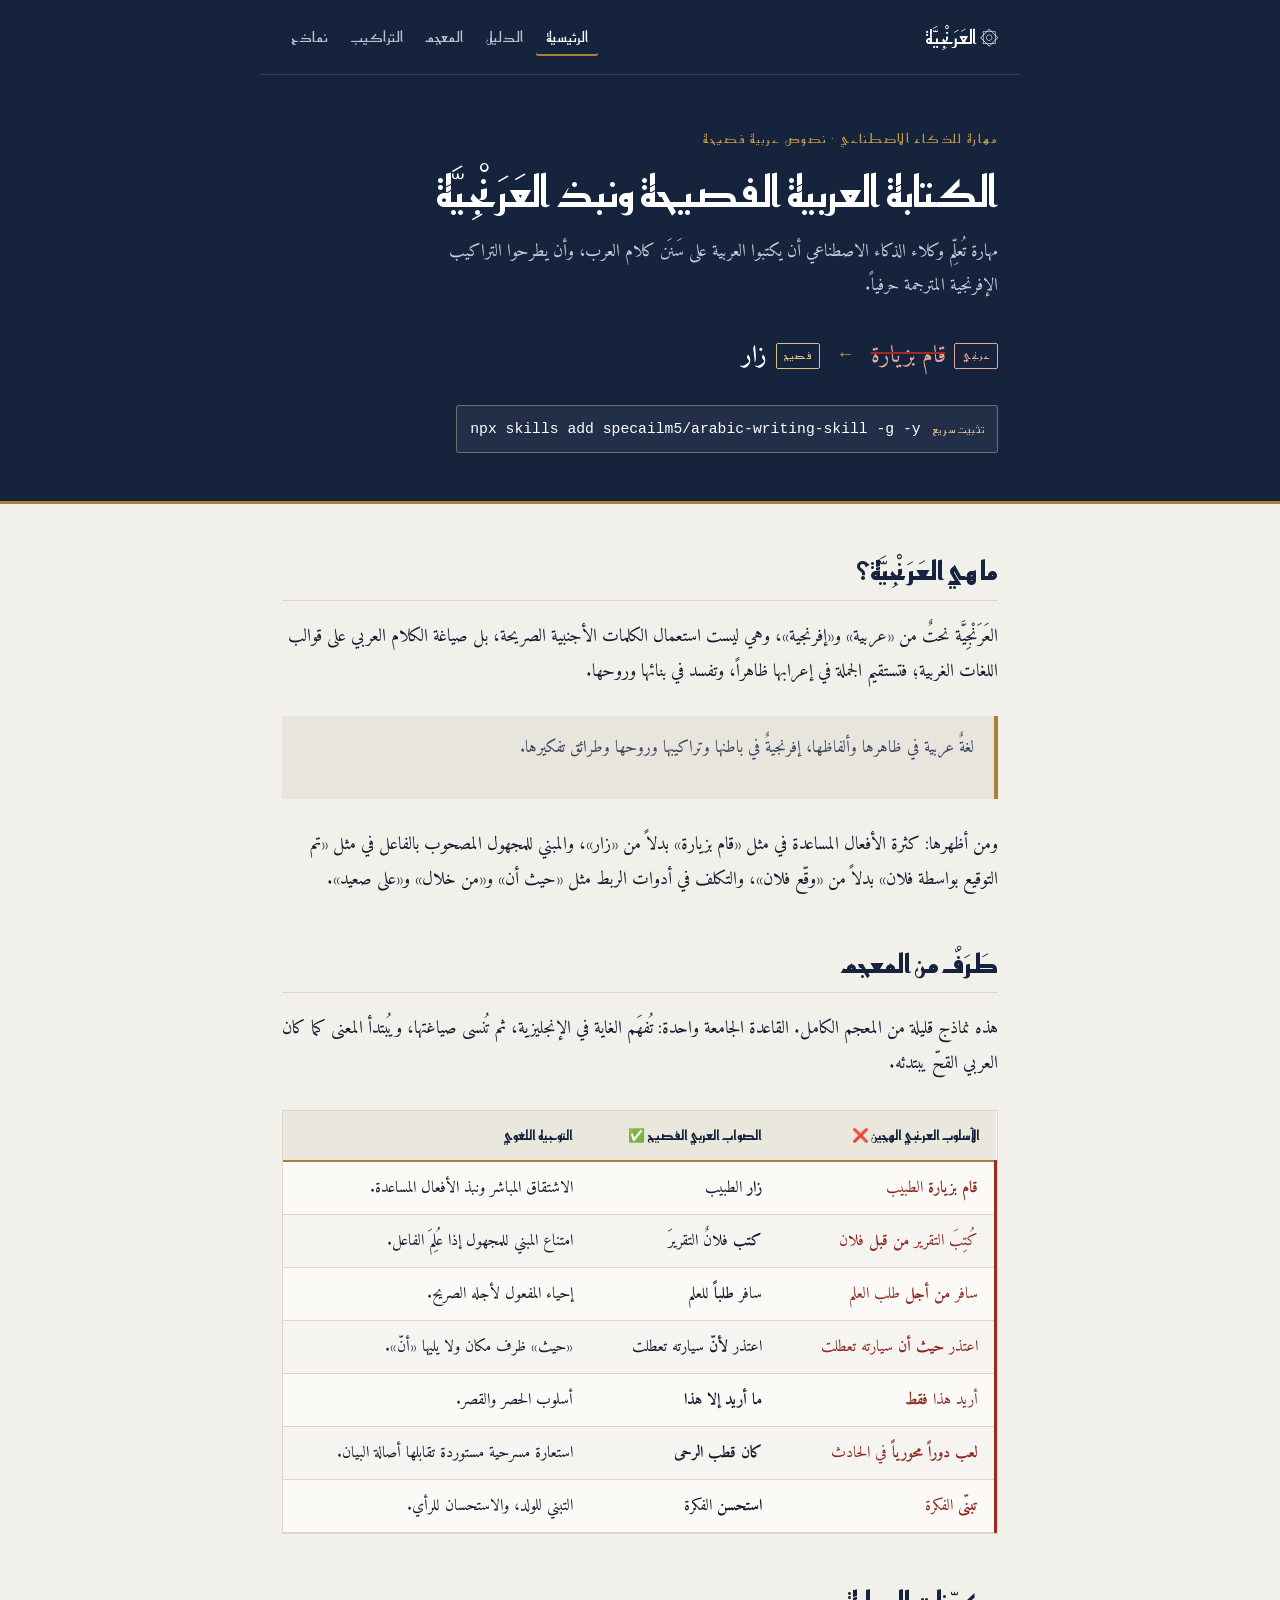
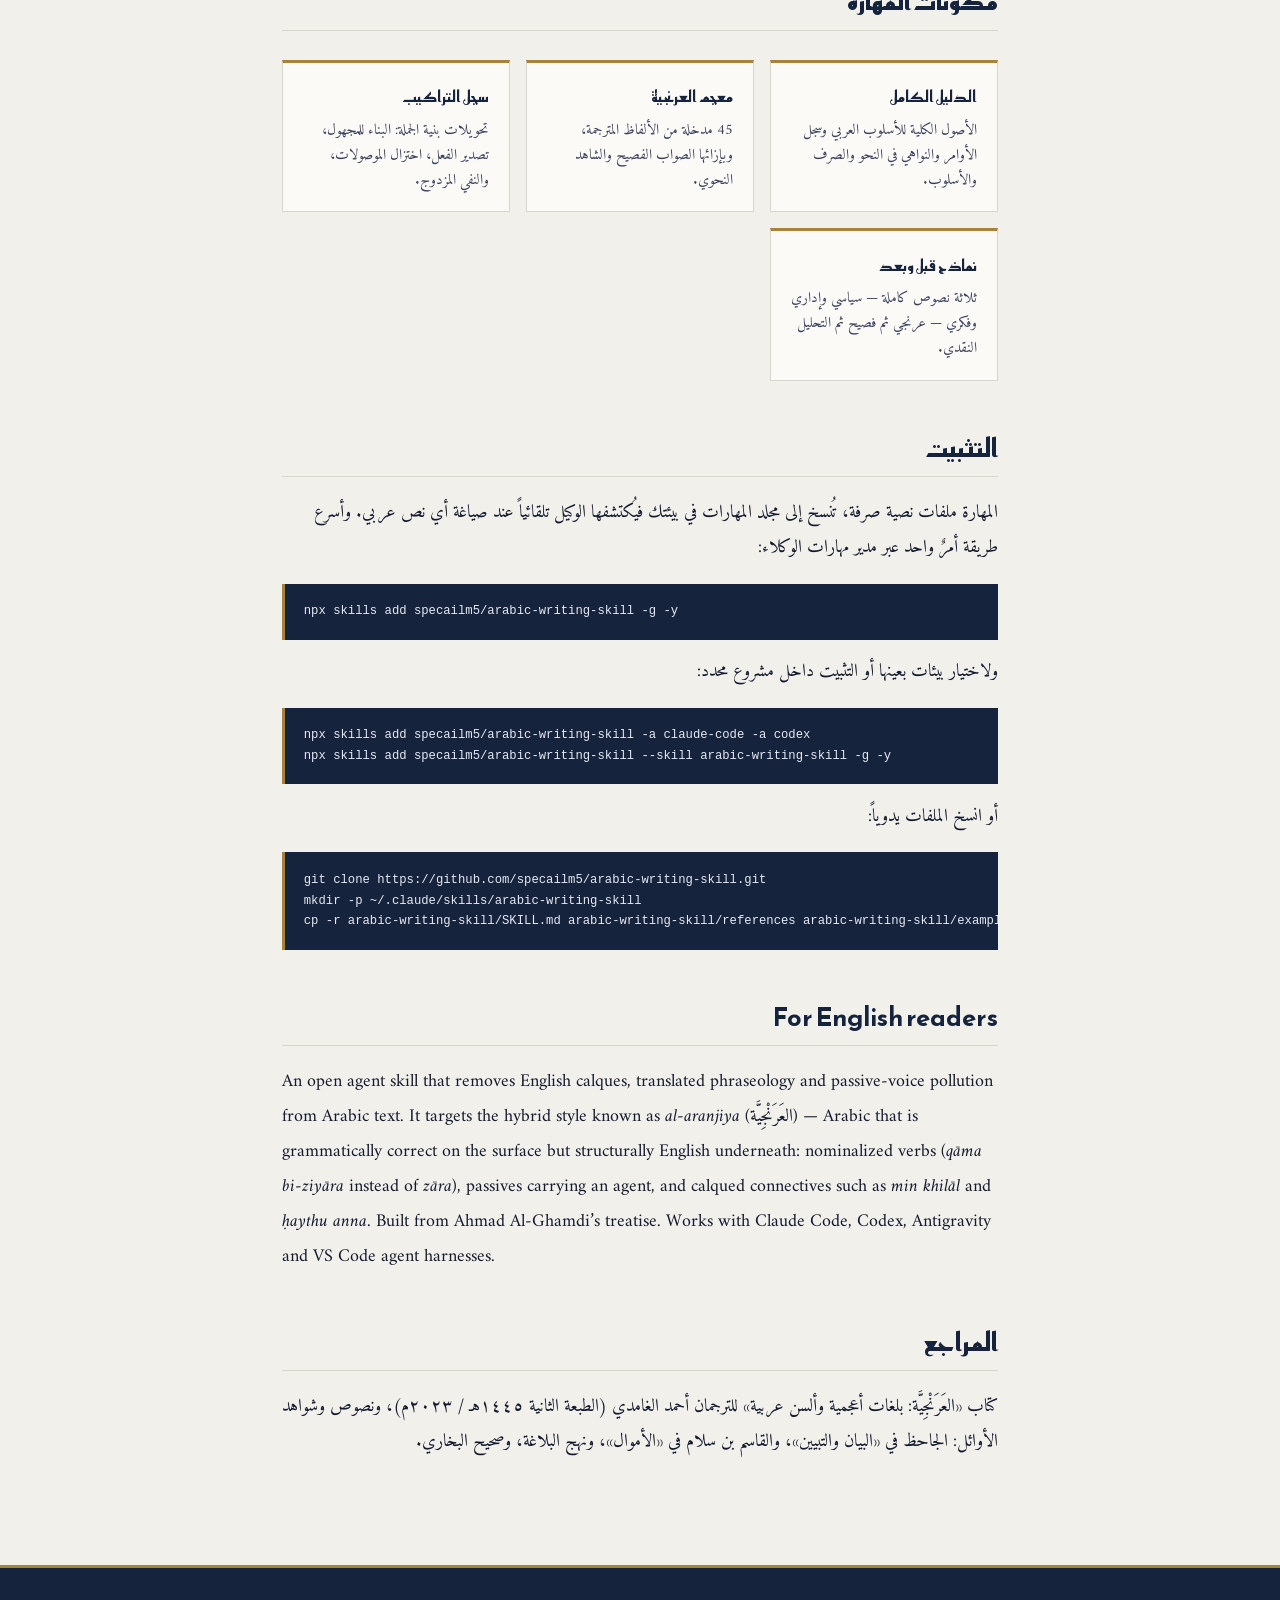
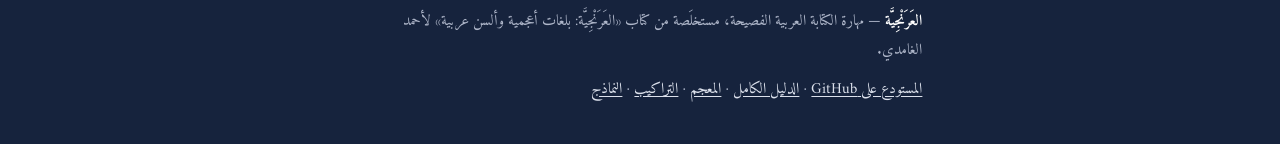
==== docs/index.html @ dd3da2fd "feat: add npx skills install command and fix reference links Add the one-line px skills add install " ====
<!DOCTYPE html>
<html lang="ar" dir="rtl">
<head>
<meta charset="utf-8">
<meta name="viewport" content="width=device-width, initial-scale=1">
<title>العرنجية: مهارة الكتابة العربية الفصيحة | Arabic Writing Skill</title>
<meta name="description" content="مهارة ذكاء اصطناعي تنقّي العربية من العرنجية: «قام بزيارة» ← «زار»، و«تم التوقيع بواسطة» ← «وقّع». Arabic writing skill that removes English calques from Arabic text.">
<link rel="canonical" href="https://specailm5.github.io/arabic-writing-skill/">
<meta name="robots" content="index,follow,max-snippet:-1,max-image-preview:large">
<meta name="author" content="Saif hassan">
<meta property="og:type" content="article">
<meta property="og:site_name" content="العَرَنْجِيَّة — مهارة الكتابة العربية الفصيحة">
<meta property="og:locale" content="ar_AR">
<meta property="og:title" content="العرنجية: مهارة الكتابة العربية الفصيحة | Arabic Writing Skill">
<meta property="og:description" content="مهارة ذكاء اصطناعي تنقّي العربية من العرنجية: «قام بزيارة» ← «زار»، و«تم التوقيع بواسطة» ← «وقّع». Arabic writing skill that removes English calques from Arabic text.">
<meta property="og:url" content="https://specailm5.github.io/arabic-writing-skill/">
<meta name="twitter:card" content="summary">
<meta name="twitter:title" content="العرنجية: مهارة الكتابة العربية الفصيحة | Arabic Writing Skill">
<meta name="twitter:description" content="مهارة ذكاء اصطناعي تنقّي العربية من العرنجية: «قام بزيارة» ← «زار»، و«تم التوقيع بواسطة» ← «وقّع». Arabic writing skill that removes English calques from Arabic text.">
<link rel="icon" href="favicon.svg" type="image/svg+xml">
<link rel="preconnect" href="https://fonts.googleapis.com">
<link rel="preconnect" href="https://fonts.gstatic.com" crossorigin>
<link rel="stylesheet" href="https://fonts.googleapis.com/css2?family=Amiri:ital,wght@0,400;0,700;1,400&amp;family=Reem+Kufi:wght@400;600&amp;display=swap">
<link rel="stylesheet" href="style.css">
<script type="application/ld+json">{"@context":"https://schema.org","@graph":[{"@type":"WebSite","@id":"https://specailm5.github.io/arabic-writing-skill/#site","url":"https://specailm5.github.io/arabic-writing-skill/","name":"العَرَنْجِيَّة — مهارة الكتابة العربية الفصيحة","inLanguage":"ar","description":"مهارة للذكاء الاصطناعي تنقّي النص العربي من التراكيب الإفرنجية المترجمة (العرنجية)."},{"@type":"SoftwareApplication","@id":"https://specailm5.github.io/arabic-writing-skill/#app","name":"arabic-writing-skill","applicationCategory":"DeveloperApplication","operatingSystem":"Windows, macOS, Linux","url":"https://github.com/specailm5/arabic-writing-skill","codeRepository":"https://github.com/specailm5/arabic-writing-skill","inLanguage":["ar","en"],"description":"Agent skill for authentic Arabic writing: removes English calques, translated phraseology and passive-voice pollution from Arabic text.","offers":{"@type":"Offer","price":"0","priceCurrency":"USD"},"keywords":"العربية الفصيحة, العرنجية, Arabic writing, calque, translation, Claude skill, Codex, Antigravity"}]}</script>
</head>
<body>
<a class="skip" href="#main">تخطَّ إلى المتن</a>
<header class="top">
<div class="wrap bar">
<a class="brand" href="index.html">۞ العَرَنْجِيَّة</a>
<nav>
<a href="index.html" aria-current="page">الرئيسية</a>
<a href="guide.html">الدليل</a>
<a href="vocabulary.html">المعجم</a>
<a href="stylistic-patterns.html">التراكيب</a>
<a href="before-after.html">نماذج</a>
</nav>
</div>
<div class="wrap hero">
<p class="eyebrow">مهارة للذكاء الاصطناعي · نصوص عربية فصيحة</p>
<h1>الكتابة العربية الفصيحة ونبذ العَرَنْجِيَّة</h1>
<p class="lede">مهارة تُعلِّم وكلاء الذكاء الاصطناعي أن يكتبوا العربية على سَنَن كلام العرب، وأن يطرحوا التراكيب الإفرنجية المترجمة حرفياً.</p>
<div class="pair"><span class="side"><span class="tag tag-bad">عرنجي</span><del>قام بزيارة</del></span><span class="arrow" aria-hidden="true">←</span><span class="side"><span class="tag tag-good">فصيح</span><ins>زار</ins></span></div>
<div class="install"><span class="install-tag">تثبيت سريع</span><code class="cmd">npx skills add specailm5/arabic-writing-skill -g -y</code></div>
</div>
</header>
<main id="main">
<div class="wrap">
<div class="prose">
<h2>ما هي العَرَنْجِيَّة؟</h2>
<p>العَرَنْجِيَّة نحتٌ من «عربية» و«إفرنجية»، وهي ليست استعمال الكلمات الأجنبية الصريحة، بل صياغة الكلام العربي على قوالب اللغات الغربية؛ فتستقيم الجملة في إعرابها ظاهراً، وتفسد في بنائها وروحها.</p>
<blockquote><p>لغةٌ عربية في ظاهرها وألفاظها، إفرنجيةٌ في باطنها وتراكيبها وروحها وطرائق تفكيرها.</p></blockquote>
<p>ومن أظهرها: كثرة الأفعال المساعدة في مثل «قام بزيارة» بدلاً من «زار»، والمبني للمجهول المصحوب بالفاعل في مثل «تم التوقيع بواسطة فلان» بدلاً من «وقّع فلان»، والتكلف في أدوات الربط مثل «حيث أن» و«من خلال» و«على صعيد».</p>
<h2>طَرَفٌ من المعجم</h2>
<p>هذه نماذج قليلة من المعجم الكامل. القاعدة الجامعة واحدة: تُفهَم الغاية في الإنجليزية، ثم تُنسى صياغتها، ويُبتدأ المعنى كما كان العربي القحّ يبتدئه.</p>
<div class="tw t-wrong"><table><thead><tr><th>الأسلوب العرنجي الهجين ❌</th><th>الصواب العربي الفصيح ✅</th><th>التوجيه اللغوي</th></tr></thead><tbody><tr><td><strong>قام بزيارة</strong> الطبيب</td><td><strong>زار</strong> الطبيب</td><td>الاشتقاق المباشر ونبذ الأفعال المساعدة.</td></tr><tr><td>كُتِبَ التقرير <strong>من قبل</strong> فلان</td><td><strong>كتب</strong> فلانٌ التقريرَ</td><td>امتناع المبني للمجهول إذا عُلِمَ الفاعل.</td></tr><tr><td>سافر <strong>من أجل</strong> طلب العلم</td><td>سافر <strong>طلباً</strong> للعلم</td><td>إحياء المفعول لأجله الصريح.</td></tr><tr><td>اعتذر <strong>حيث أن</strong> سيارته تعطلت</td><td>اعتذر <strong>لأنّ</strong> سيارته تعطلت</td><td>«حيث» ظرف مكان ولا يليها «أنّ».</td></tr><tr><td>أريد هذا <strong>فقط</strong></td><td><strong>ما أريد إلا هذا</strong></td><td>أسلوب الحصر والقصر.</td></tr><tr><td><strong>لعب دوراً محورياً</strong> في الحادث</td><td><strong>كان قطب الرحى</strong></td><td>استعارة مسرحية مستوردة تقابلها أصالة البيان.</td></tr><tr><td><strong>تبنّى</strong> الفكرة</td><td><strong>استحسن</strong> الفكرة</td><td>التبني للولد، والاستحسان للرأي.</td></tr></tbody></table></div>
<h2>مكوّنات المهارة</h2>
<div class="cards">
<a class="card" href="guide.html"><h3>الدليل الكامل</h3><p>الأصول الكلية للأسلوب العربي وسجل الأوامر والنواهي في النحو والصرف والأسلوب.</p></a>
<a class="card" href="vocabulary.html"><h3>معجم العرنجية</h3><p>45 مدخلة من الألفاظ المترجمة، وبإزائها الصواب الفصيح والشاهد النحوي.</p></a>
<a class="card" href="stylistic-patterns.html"><h3>سجل التراكيب</h3><p>تحويلات بنية الجملة: البناء للمجهول، تصدير الفعل، اختزال الموصولات، والنفي المزدوج.</p></a>
<a class="card" href="before-after.html"><h3>نماذج قبل وبعد</h3><p>ثلاثة نصوص كاملة — سياسي وإداري وفكري — عرنجي ثم فصيح ثم التحليل النقدي.</p></a>
</div>
<h2>التثبيت</h2>
<p>المهارة ملفات نصية صرفة، تُنسخ إلى مجلد المهارات في بيئتك فيُكتشفها الوكيل تلقائياً عند صياغة أي نص عربي. وأسرع طريقة أمرٌ واحد عبر مدير مهارات الوكلاء:</p>
<pre><code>npx skills add specailm5/arabic-writing-skill -g -y</code></pre>
<p>ولاختيار بيئات بعينها أو التثبيت داخل مشروع محدد:</p>
<pre><code>npx skills add specailm5/arabic-writing-skill -a claude-code -a codex
npx skills add specailm5/arabic-writing-skill --skill arabic-writing-skill -g -y</code></pre>
<p>أو انسخ الملفات يدوياً:</p>
<pre><code>git clone https://github.com/specailm5/arabic-writing-skill.git
mkdir -p ~/.claude/skills/arabic-writing-skill
cp -r arabic-writing-skill/SKILL.md arabic-writing-skill/references arabic-writing-skill/examples ~/.claude/skills/arabic-writing-skill/</code></pre>
<h2>For English readers</h2>
<p class="en">An open agent skill that removes English calques, translated phraseology and passive-voice pollution from Arabic text. It targets the hybrid style known as <em>al-aranjiya</em> (العَرَنْجِيَّة) — Arabic that is grammatically correct on the surface but structurally English underneath: nominalized verbs (<em>qāma bi-ziyāra</em> instead of <em>zāra</em>), passives carrying an agent, and calqued connectives such as <em>min khilāl</em> and <em>ḥaythu anna</em>. Built from Ahmad Al-Ghamdi’s treatise. Works with Claude Code, Codex, Antigravity and VS Code agent harnesses.</p>
<h2>المراجع</h2>
<p>كتاب «العَرَنْجِيَّة: بلغات أعجمية وألسن عربية» للترجمان أحمد الغامدي (الطبعة الثانية ١٤٤٥هـ / ٢٠٢٣م)، ونصوص وشواهد الأوائل: الجاحظ في «البيان والتبيين»، والقاسم بن سلام في «الأموال»، ونهج البلاغة، وصحيح البخاري.</p>
</div>
</div>
</main>
<footer>
<div class="wrap foot">
<p><strong>العَرَنْجِيَّة</strong> — مهارة الكتابة العربية الفصيحة، مستخلَصة من كتاب «العَرَنْجِيَّة: بلغات أعجمية وألسن عربية» لأحمد الغامدي.</p>
<p><a href="https://github.com/specailm5/arabic-writing-skill">المستودع على GitHub</a> · <a href="guide.html">الدليل الكامل</a> · <a href="vocabulary.html">المعجم</a> · <a href="stylistic-patterns.html">التراكيب</a> · <a href="before-after.html">النماذج</a></p>
</div>
</footer>
</body>
</html>
---- docs/style.css ----
:root{--ink:#141B2E;--ink2:#39415C;--paper:#F1F0EB;--card:#FBFAF6;--lapis:#16233D;--rubric:#9B2C22;--gold:#A8823C;--gold-ink:#C09A45;--rule:#D9D6CB}
*,*::before,*::after{box-sizing:border-box}
html{-webkit-text-size-adjust:100%;scroll-behavior:smooth}
body{margin:0;background:var(--paper);color:var(--ink);font-family:'Amiri','Noto Naskh Arabic','Traditional Arabic',Georgia,serif;font-size:1.125rem;line-height:1.95}
.wrap{max-width:76ch;margin:0 auto;padding:0 1.35rem}
.top{background:var(--lapis);color:#E9ECF3;border-bottom:3px solid var(--gold)}
.bar{display:flex;align-items:center;justify-content:space-between;gap:1rem;flex-wrap:wrap;padding-top:1.15rem;padding-bottom:1.15rem;border-bottom:1px solid rgba(233,236,243,.14)}
.brand{font-family:'Reem Kufi',system-ui,sans-serif;font-size:1.2rem;color:#fff;text-decoration:none}
.bar nav{display:flex;gap:.15rem;flex-wrap:wrap}
.bar nav a{font-family:'Reem Kufi',system-ui,sans-serif;font-size:.9rem;color:#B9C1D4;text-decoration:none;padding:.3rem .6rem;border-radius:2px}
.bar nav a:hover{color:#fff;background:rgba(255,255,255,.09)}
.bar nav a[aria-current=page]{color:#fff;box-shadow:inset 0 -2px 0 var(--gold)}
.hero{padding:3.2rem 1.35rem 3rem}
.eyebrow{font-family:'Reem Kufi',system-ui,sans-serif;font-size:.78rem;letter-spacing:.14em;color:var(--gold-ink);margin:0 0 .7rem;text-transform:uppercase}
.hero h1{font-family:'Reem Kufi',system-ui,sans-serif;font-size:clamp(1.7rem,4.4vw,2.7rem);line-height:1.4;margin:0 0 .8rem;color:#fff;font-weight:600}
.lede{font-size:1.1rem;color:#C6CDDD;margin:0;max-width:62ch;line-height:1.9}
.pair{display:flex;align-items:center;gap:1rem;flex-wrap:wrap;margin-top:1.9rem;font-size:clamp(1.15rem,2.6vw,1.5rem)}
.pair .side{display:inline-flex;align-items:center;gap:.55rem}
.pair del{color:#E9A79E;text-decoration-color:var(--rubric);text-decoration-thickness:2px}
.pair ins{color:#fff;font-weight:700;text-decoration:none}
.pair .arrow{color:var(--gold-ink);font-size:1.15rem}
.tag{font-family:'Reem Kufi',system-ui,sans-serif;font-size:.64rem;letter-spacing:.09em;padding:.12rem .45rem;border:1px solid currentColor;border-radius:2px}
.tag-bad{color:#E9A79E}.tag-good{color:#D8C08A}
.install{display:inline-flex;align-items:center;gap:.7rem;flex-wrap:wrap;margin-top:1.6rem;padding:.55rem .8rem;background:rgba(255,255,255,.06);border:1px solid rgba(216,192,138,.42);border-radius:3px}
.install-tag{font-family:'Reem Kufi',system-ui,sans-serif;font-size:.68rem;letter-spacing:.08em;color:#D8C08A;text-transform:uppercase}
code.cmd{font-family:'Cascadia Mono',Consolas,'Courier New',monospace;font-size:.92rem;background:none;color:#fff;direction:ltr;display:inline-block;padding:0;overflow-wrap:anywhere}
main{padding:3rem 0 1rem}
.prose h2,.titles h2{font-family:'Reem Kufi',system-ui,sans-serif;font-size:clamp(1.3rem,3vw,1.6rem);line-height:1.55;color:var(--lapis);margin:3rem 0 1.1rem;padding-bottom:.5rem;border-bottom:1px solid var(--rule)}
.prose h2:first-child{margin-top:0}
.prose h3{font-family:'Reem Kufi',system-ui,sans-serif;font-size:1.16rem;color:var(--lapis);margin:2.3rem 0 .7rem}
.prose h4{font-family:'Reem Kufi',system-ui,sans-serif;font-size:1rem;color:var(--ink2);margin:1.8rem 0 .5rem}
.prose p{margin:0 0 1.15rem}
.prose ul,.prose ol{margin:0 0 1.4rem;padding-inline-start:1.5rem}
.prose li{margin-bottom:.5rem}
blockquote{margin:1.7rem 0;padding:1rem 1.3rem;background:#E8E6DC;border-inline-start:4px solid var(--gold);color:var(--ink2);font-size:1.06rem}
blockquote p{margin:0}
.orn{display:flex;align-items:center;gap:1rem;color:var(--gold);margin:2.6rem 0;font-size:1.05rem}
.orn::before,.orn::after{content:'';height:1px;background:var(--rule);flex:1}
a{color:#1B3A6B;text-underline-offset:3px}a:hover{color:var(--rubric)}
.tw{overflow-x:auto;margin:1.8rem 0;border:1px solid var(--rule);background:var(--card)}
table{border-collapse:collapse;width:100%;font-size:1rem;line-height:1.75}
th{font-family:'Reem Kufi',system-ui,sans-serif;font-size:.84rem;font-weight:600;text-align:start;padding:.8rem 1rem;background:#EAE7DD;color:var(--lapis);border-bottom:2px solid var(--gold)}
td{padding:.75rem 1rem;border-bottom:1px solid var(--rule);vertical-align:top}
tbody tr:nth-child(even){background:rgba(20,27,46,.025)}
tbody td:first-child{border-inline-start:3px solid var(--rule)}
.t-wrong tbody td:first-child{color:#8E2A20;border-inline-start-color:var(--rubric)}
code{font-family:'Cascadia Mono',Consolas,'Courier New',monospace;font-size:.85em;background:#E7E4D9;padding:.08em .35em;border-radius:2px;direction:ltr;display:inline-block}
pre{background:var(--lapis);color:#E6E9F2;padding:1.1rem 1.2rem;overflow-x:auto;direction:ltr;text-align:left;border-inline-start:3px solid var(--gold);font-size:.9rem;line-height:1.7}
pre code{background:none;color:inherit;padding:0;display:block}
.cards{display:grid;grid-template-columns:repeat(auto-fit,minmax(215px,1fr));gap:1rem;margin:1.8rem 0}
.card{display:block;padding:1.15rem 1.25rem;background:var(--card);border:1px solid var(--rule);border-top:3px solid var(--gold);text-decoration:none;color:inherit;transition:transform .18s ease,box-shadow .18s ease}
.card:hover{transform:translateY(-2px);box-shadow:0 7px 20px rgba(20,27,46,.1);color:inherit}
.card h3{margin:0 0 .35rem;font-family:'Reem Kufi',system-ui,sans-serif;font-size:1rem;color:var(--lapis)}
.card p{margin:0;font-size:.92rem;color:var(--ink2);line-height:1.7}
.skip{position:absolute;inset-inline-start:-9999px}.skip:focus{inset-inline-start:1rem;top:.5rem;background:#fff;padding:.5rem .8rem;z-index:9}
.en{direction:ltr;text-align:left}
footer{background:var(--lapis);color:#AEB6C9;margin-top:4.5rem;padding:2.5rem 0;font-size:.95rem;border-top:3px solid var(--gold)}
footer strong{color:#fff}footer a{color:#DCE1EC}footer p{margin:0 0 .7rem;line-height:1.85}footer p:last-child{margin:0}
@media (prefers-reduced-motion:no-preference){.hero>*{animation:rise .55s cubic-bezier(.2,.7,.3,1) backwards}.hero>*:nth-child(2){animation-delay:.06s}.hero>*:nth-child(3){animation-delay:.12s}.hero>*:nth-child(4){animation-delay:.18s}}
@keyframes rise{from{opacity:0;transform:translateY(9px)}}
@media (max-width:640px){body{font-size:1.05rem}.hero{padding:2.3rem 1.35rem 2.2rem}table{font-size:.95rem}th,td{padding:.6rem .7rem}}
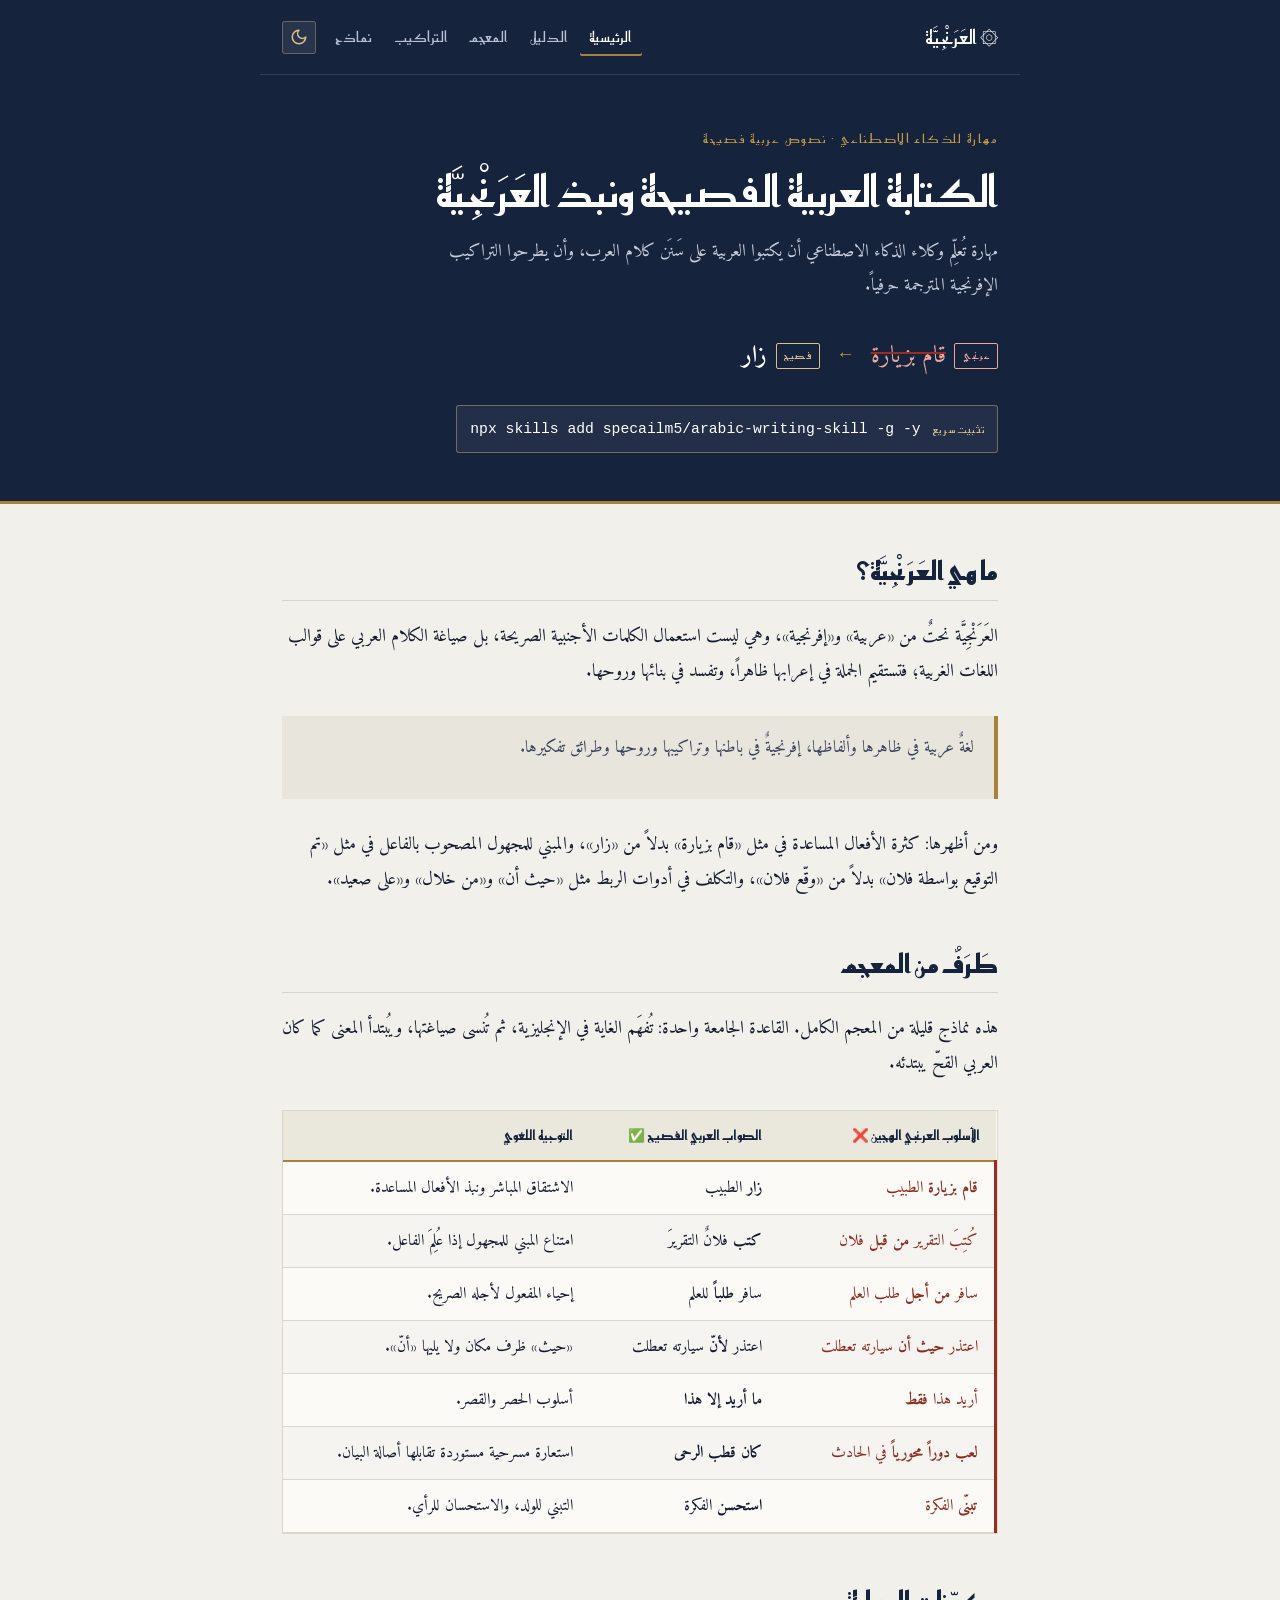
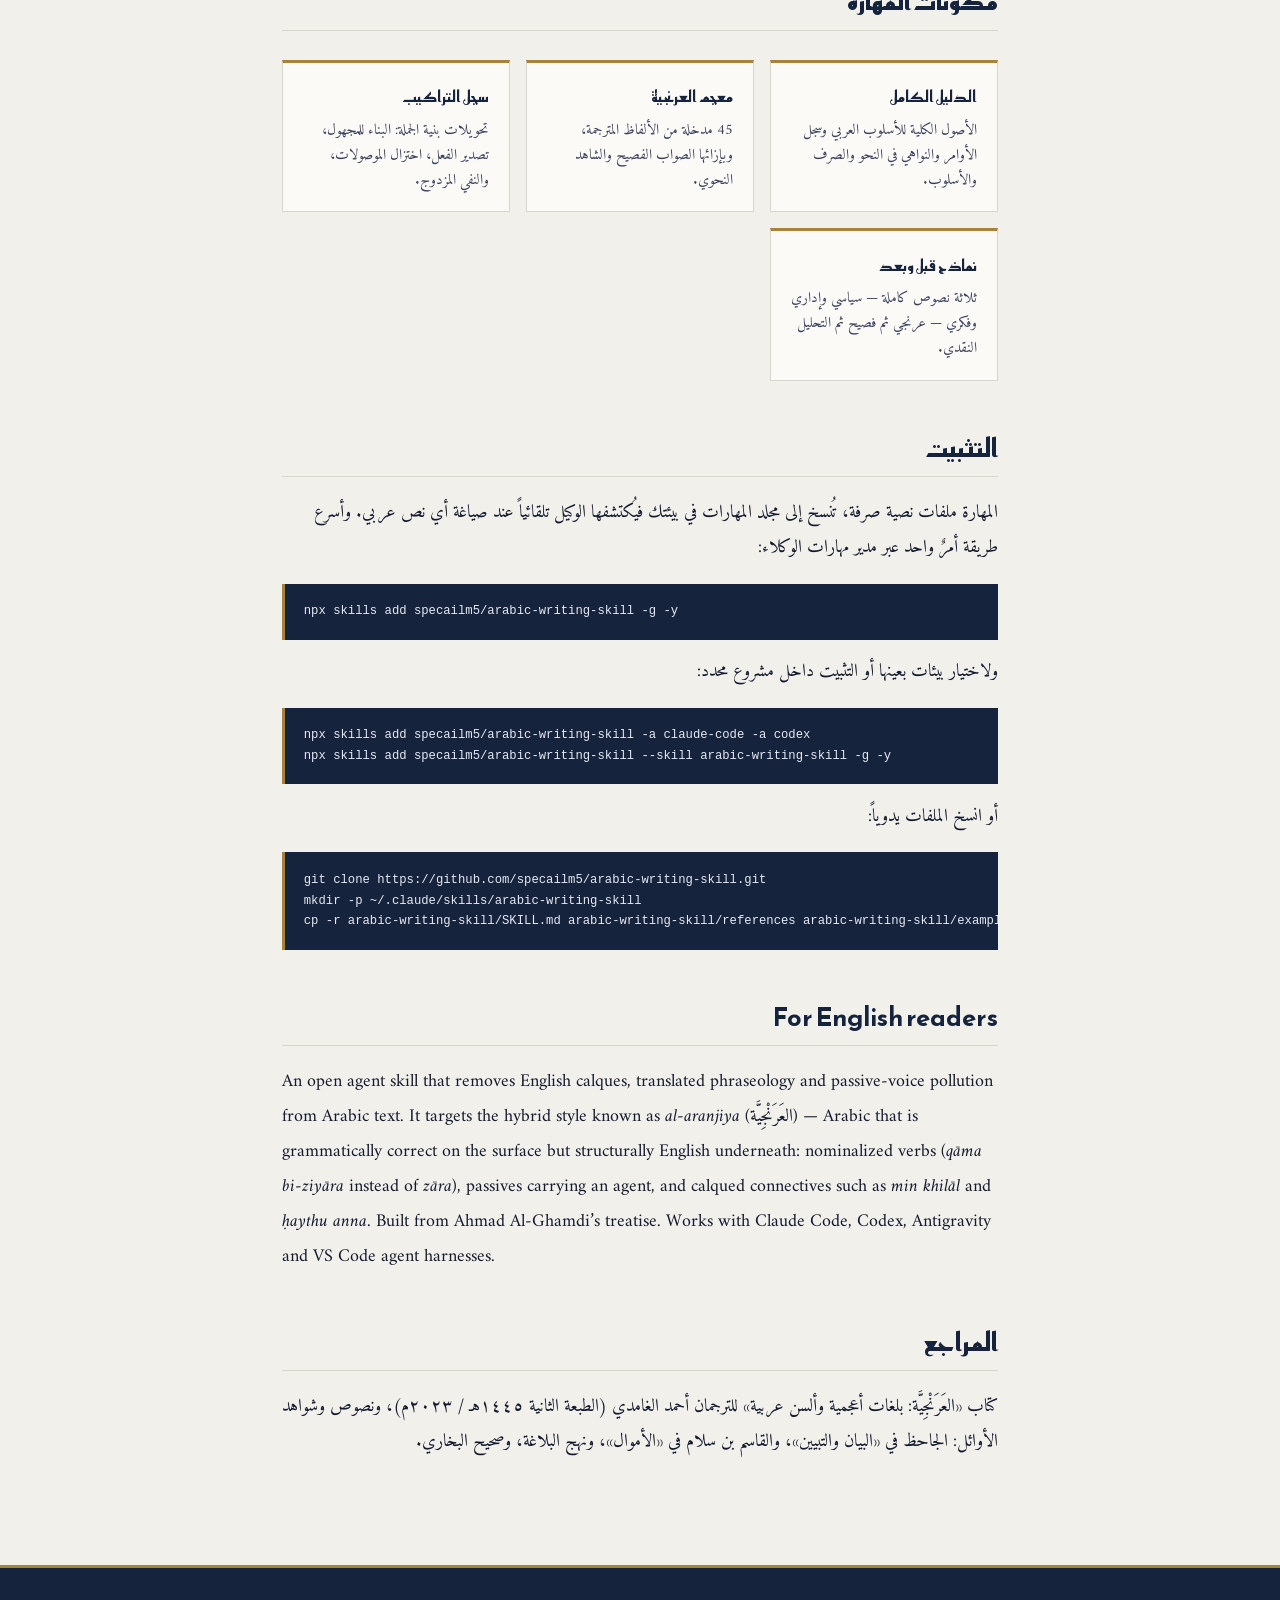
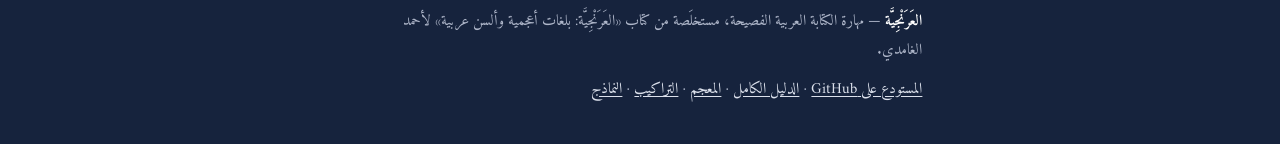
==== commit d7af60a9: "feat(docs): add dark mode support with theme toggle and persistence" ====
--- a/docs/index.html
+++ b/docs/index.html
@@ -22,6 +22,7 @@
 <link rel="preconnect" href="https://fonts.gstatic.com" crossorigin>
 <link rel="stylesheet" href="https://fonts.googleapis.com/css2?family=Amiri:ital,wght@0,400;0,700;1,400&amp;family=Reem+Kufi:wght@400;600&amp;display=swap">
 <link rel="stylesheet" href="style.css">
+<script src="theme.js"></script>
 <script type="application/ld+json">{"@context":"https://schema.org","@graph":[{"@type":"WebSite","@id":"https://specailm5.github.io/arabic-writing-skill/#site","url":"https://specailm5.github.io/arabic-writing-skill/","name":"العَرَنْجِيَّة — مهارة الكتابة العربية الفصيحة","inLanguage":"ar","description":"مهارة للذكاء الاصطناعي تنقّي النص العربي من التراكيب الإفرنجية المترجمة (العرنجية)."},{"@type":"SoftwareApplication","@id":"https://specailm5.github.io/arabic-writing-skill/#app","name":"arabic-writing-skill","applicationCategory":"DeveloperApplication","operatingSystem":"Windows, macOS, Linux","url":"https://github.com/specailm5/arabic-writing-skill","codeRepository":"https://github.com/specailm5/arabic-writing-skill","inLanguage":["ar","en"],"description":"Agent skill for authentic Arabic writing: removes English calques, translated phraseology and passive-voice pollution from Arabic text.","offers":{"@type":"Offer","price":"0","priceCurrency":"USD"},"keywords":"العربية الفصيحة, العرنجية, Arabic writing, calque, translation, Claude skill, Codex, Antigravity"}]}</script>
 </head>
 <body>
@@ -29,6 +30,7 @@
 <header class="top">
 <div class="wrap bar">
 <a class="brand" href="index.html">۞ العَرَنْجِيَّة</a>
+<div class="bar-end">
 <nav>
 <a href="index.html" aria-current="page">الرئيسية</a>
 <a href="guide.html">الدليل</a>
@@ -36,6 +38,11 @@
 <a href="stylistic-patterns.html">التراكيب</a>
 <a href="before-after.html">نماذج</a>
 </nav>
+<button type="button" class="theme-toggle" id="themeToggle" aria-label="تبديل المظهر" title="تبديل المظهر">
+<svg class="theme-icon-sun" width="18" height="18" viewBox="0 0 24 24" fill="none" stroke="currentColor" stroke-width="2" stroke-linecap="round" stroke-linejoin="round" aria-hidden="true"><circle cx="12" cy="12" r="4"/><path d="M12 2v2M12 20v2M4.93 4.93l1.41 1.41M17.66 17.66l1.41 1.41M2 12h2M20 12h2M6.34 17.66l-1.41 1.41M19.07 4.93l-1.41 1.41"/></svg>
+<svg class="theme-icon-moon" width="18" height="18" viewBox="0 0 24 24" fill="none" stroke="currentColor" stroke-width="2" stroke-linecap="round" stroke-linejoin="round" aria-hidden="true"><path d="M12 3a6 6 0 0 0 9 9 9 9 0 1 1-9-9Z"/></svg>
+</button>
+</div>
 </div>
 <div class="wrap hero">
 <p class="eyebrow">مهارة للذكاء الاصطناعي · نصوص عربية فصيحة</p>
--- a/docs/style.css
+++ b/docs/style.css
@@ -1,15 +1,124 @@
-:root{--ink:#141B2E;--ink2:#39415C;--paper:#F1F0EB;--card:#FBFAF6;--lapis:#16233D;--rubric:#9B2C22;--gold:#A8823C;--gold-ink:#C09A45;--rule:#D9D6CB}
+:root{
+  --ink:#141B2E;
+  --ink2:#39415C;
+  --paper:#F1F0EB;
+  --card:#FBFAF6;
+  --lapis:#16233D;
+  --top-bg:#16233D;
+  --top-text:#E9ECF3;
+  --top-border:rgba(233,236,243,.14);
+  --rubric:#9B2C22;
+  --gold:#A8823C;
+  --gold-ink:#C09A45;
+  --rule:#D9D6CB;
+  --heading:#16233D;
+  --quote-bg:#E8E6DC;
+  --link:#1B3A6B;
+  --link-hover:#9B2C22;
+  --table-th-bg:#EAE7DD;
+  --table-th-color:#16233D;
+  --table-zebra:rgba(20,27,46,.025);
+  --wrong-color:#8E2A20;
+  --code-bg:#E7E4D9;
+  --code-color:var(--ink);
+  --pre-bg:#16233D;
+  --pre-color:#E6E9F2;
+  --card-shadow:rgba(20,27,46,.1);
+  --toggle-bg:rgba(255,255,255,.08);
+  --toggle-border:rgba(216,192,138,.35);
+  --toggle-color:#D8C08A;
+  color-scheme:light;
+}
+
+[data-theme="dark"]{
+  --ink:#E6EAF2;
+  --ink2:#A8B4CC;
+  --paper:#0D131F;
+  --card:#151D2F;
+  --lapis:#090D18;
+  --top-bg:#090D18;
+  --top-text:#E9ECF3;
+  --top-border:rgba(216,192,138,.18);
+  --rubric:#F07B72;
+  --gold:#D8C08A;
+  --gold-ink:#E8CF96;
+  --rule:#232E44;
+  --heading:#F0F4FC;
+  --quote-bg:#131A2B;
+  --link:#8AB4F8;
+  --link-hover:#F07B72;
+  --table-th-bg:#1A2438;
+  --table-th-color:#F0F4FC;
+  --table-zebra:rgba(255,255,255,.025);
+  --wrong-color:#F87171;
+  --code-bg:#1A2338;
+  --code-color:#EDF2FC;
+  --pre-bg:#080C16;
+  --pre-color:#E6E9F2;
+  --card-shadow:rgba(0,0,0,.45);
+  --toggle-bg:rgba(216,192,138,.12);
+  --toggle-border:rgba(216,192,138,.45);
+  --toggle-color:#F0DAA2;
+  color-scheme:dark;
+}
+
+@media (prefers-color-scheme:dark){
+  :root:not([data-theme="light"]){
+    --ink:#E6EAF2;
+    --ink2:#A8B4CC;
+    --paper:#0D131F;
+    --card:#151D2F;
+    --lapis:#090D18;
+    --top-bg:#090D18;
+    --top-text:#E9ECF3;
+    --top-border:rgba(216,192,138,.18);
+    --rubric:#F07B72;
+    --gold:#D8C08A;
+    --gold-ink:#E8CF96;
+    --rule:#232E44;
+    --heading:#F0F4FC;
+    --quote-bg:#131A2B;
+    --link:#8AB4F8;
+    --link-hover:#F07B72;
+    --table-th-bg:#1A2438;
+    --table-th-color:#F0F4FC;
+    --table-zebra:rgba(255,255,255,.025);
+    --wrong-color:#F87171;
+    --code-bg:#1A2338;
+    --code-color:#EDF2FC;
+    --pre-bg:#080C16;
+    --pre-color:#E6E9F2;
+    --card-shadow:rgba(0,0,0,.45);
+    --toggle-bg:rgba(216,192,138,.12);
+    --toggle-border:rgba(216,192,138,.45);
+    --toggle-color:#F0DAA2;
+    color-scheme:dark;
+  }
+}
+
 *,*::before,*::after{box-sizing:border-box}
 html{-webkit-text-size-adjust:100%;scroll-behavior:smooth}
-body{margin:0;background:var(--paper);color:var(--ink);font-family:'Amiri','Noto Naskh Arabic','Traditional Arabic',Georgia,serif;font-size:1.125rem;line-height:1.95}
+body{margin:0;background:var(--paper);color:var(--ink);font-family:'Amiri','Noto Naskh Arabic','Traditional Arabic',Georgia,serif;font-size:1.125rem;line-height:1.95;transition:background-color .2s ease,color .2s ease}
 .wrap{max-width:76ch;margin:0 auto;padding:0 1.35rem}
-.top{background:var(--lapis);color:#E9ECF3;border-bottom:3px solid var(--gold)}
-.bar{display:flex;align-items:center;justify-content:space-between;gap:1rem;flex-wrap:wrap;padding-top:1.15rem;padding-bottom:1.15rem;border-bottom:1px solid rgba(233,236,243,.14)}
+.top{background:var(--top-bg);color:var(--top-text);border-bottom:3px solid var(--gold);transition:background-color .2s ease}
+.bar{display:flex;align-items:center;justify-content:space-between;gap:1rem;flex-wrap:wrap;padding-top:1.15rem;padding-bottom:1.15rem;border-bottom:1px solid var(--top-border)}
 .brand{font-family:'Reem Kufi',system-ui,sans-serif;font-size:1.2rem;color:#fff;text-decoration:none}
+.bar-end{display:flex;align-items:center;gap:.6rem;flex-wrap:wrap}
 .bar nav{display:flex;gap:.15rem;flex-wrap:wrap}
 .bar nav a{font-family:'Reem Kufi',system-ui,sans-serif;font-size:.9rem;color:#B9C1D4;text-decoration:none;padding:.3rem .6rem;border-radius:2px}
 .bar nav a:hover{color:#fff;background:rgba(255,255,255,.09)}
 .bar nav a[aria-current=page]{color:#fff;box-shadow:inset 0 -2px 0 var(--gold)}
+.theme-toggle{background:var(--toggle-bg);border:1px solid var(--toggle-border);color:var(--toggle-color);display:inline-flex;align-items:center;justify-content:center;padding:.4rem .45rem;border-radius:3px;cursor:pointer;transition:all .18s ease;line-height:0}
+.theme-toggle:hover{background:rgba(255,255,255,.18);border-color:var(--gold);color:#fff}
+.theme-toggle:focus-visible{outline:2px solid var(--gold);outline-offset:2px}
+.theme-icon-sun{display:none}
+.theme-icon-moon{display:block}
+[data-theme="dark"] .theme-icon-sun{display:block}
+[data-theme="dark"] .theme-icon-moon{display:none}
+@media (prefers-color-scheme:dark){
+  :root:not([data-theme="light"]) .theme-icon-sun{display:block}
+  :root:not([data-theme="light"]) .theme-icon-moon{display:none}
+}
 .hero{padding:3.2rem 1.35rem 3rem}
 .eyebrow{font-family:'Reem Kufi',system-ui,sans-serif;font-size:.78rem;letter-spacing:.14em;color:var(--gold-ink);margin:0 0 .7rem;text-transform:uppercase}
 .hero h1{font-family:'Reem Kufi',system-ui,sans-serif;font-size:clamp(1.7rem,4.4vw,2.7rem);line-height:1.4;margin:0 0 .8rem;color:#fff;font-weight:600}
@@ -25,36 +134,36 @@
 .install-tag{font-family:'Reem Kufi',system-ui,sans-serif;font-size:.68rem;letter-spacing:.08em;color:#D8C08A;text-transform:uppercase}
 code.cmd{font-family:'Cascadia Mono',Consolas,'Courier New',monospace;font-size:.92rem;background:none;color:#fff;direction:ltr;display:inline-block;padding:0;overflow-wrap:anywhere}
 main{padding:3rem 0 1rem}
-.prose h2,.titles h2{font-family:'Reem Kufi',system-ui,sans-serif;font-size:clamp(1.3rem,3vw,1.6rem);line-height:1.55;color:var(--lapis);margin:3rem 0 1.1rem;padding-bottom:.5rem;border-bottom:1px solid var(--rule)}
+.prose h2,.titles h2{font-family:'Reem Kufi',system-ui,sans-serif;font-size:clamp(1.3rem,3vw,1.6rem);line-height:1.55;color:var(--heading);margin:3rem 0 1.1rem;padding-bottom:.5rem;border-bottom:1px solid var(--rule)}
 .prose h2:first-child{margin-top:0}
-.prose h3{font-family:'Reem Kufi',system-ui,sans-serif;font-size:1.16rem;color:var(--lapis);margin:2.3rem 0 .7rem}
+.prose h3{font-family:'Reem Kufi',system-ui,sans-serif;font-size:1.16rem;color:var(--heading);margin:2.3rem 0 .7rem}
 .prose h4{font-family:'Reem Kufi',system-ui,sans-serif;font-size:1rem;color:var(--ink2);margin:1.8rem 0 .5rem}
 .prose p{margin:0 0 1.15rem}
 .prose ul,.prose ol{margin:0 0 1.4rem;padding-inline-start:1.5rem}
 .prose li{margin-bottom:.5rem}
-blockquote{margin:1.7rem 0;padding:1rem 1.3rem;background:#E8E6DC;border-inline-start:4px solid var(--gold);color:var(--ink2);font-size:1.06rem}
+blockquote{margin:1.7rem 0;padding:1rem 1.3rem;background:var(--quote-bg);border-inline-start:4px solid var(--gold);color:var(--ink2);font-size:1.06rem;transition:background-color .2s ease}
 blockquote p{margin:0}
 .orn{display:flex;align-items:center;gap:1rem;color:var(--gold);margin:2.6rem 0;font-size:1.05rem}
 .orn::before,.orn::after{content:'';height:1px;background:var(--rule);flex:1}
-a{color:#1B3A6B;text-underline-offset:3px}a:hover{color:var(--rubric)}
-.tw{overflow-x:auto;margin:1.8rem 0;border:1px solid var(--rule);background:var(--card)}
+a{color:var(--link);text-underline-offset:3px}a:hover{color:var(--link-hover)}
+.tw{overflow-x:auto;margin:1.8rem 0;border:1px solid var(--rule);background:var(--card);transition:background-color .2s ease,border-color .2s ease}
 table{border-collapse:collapse;width:100%;font-size:1rem;line-height:1.75}
-th{font-family:'Reem Kufi',system-ui,sans-serif;font-size:.84rem;font-weight:600;text-align:start;padding:.8rem 1rem;background:#EAE7DD;color:var(--lapis);border-bottom:2px solid var(--gold)}
+th{font-family:'Reem Kufi',system-ui,sans-serif;font-size:.84rem;font-weight:600;text-align:start;padding:.8rem 1rem;background:var(--table-th-bg);color:var(--table-th-color);border-bottom:2px solid var(--gold)}
 td{padding:.75rem 1rem;border-bottom:1px solid var(--rule);vertical-align:top}
-tbody tr:nth-child(even){background:rgba(20,27,46,.025)}
+tbody tr:nth-child(even){background:var(--table-zebra)}
 tbody td:first-child{border-inline-start:3px solid var(--rule)}
-.t-wrong tbody td:first-child{color:#8E2A20;border-inline-start-color:var(--rubric)}
-code{font-family:'Cascadia Mono',Consolas,'Courier New',monospace;font-size:.85em;background:#E7E4D9;padding:.08em .35em;border-radius:2px;direction:ltr;display:inline-block}
-pre{background:var(--lapis);color:#E6E9F2;padding:1.1rem 1.2rem;overflow-x:auto;direction:ltr;text-align:left;border-inline-start:3px solid var(--gold);font-size:.9rem;line-height:1.7}
+.t-wrong tbody td:first-child{color:var(--wrong-color);border-inline-start-color:var(--rubric)}
+code{font-family:'Cascadia Mono',Consolas,'Courier New',monospace;font-size:.85em;background:var(--code-bg);color:var(--code-color);padding:.08em .35em;border-radius:2px;direction:ltr;display:inline-block}
+pre{background:var(--pre-bg);color:var(--pre-color);padding:1.1rem 1.2rem;overflow-x:auto;direction:ltr;text-align:left;border-inline-start:3px solid var(--gold);font-size:.9rem;line-height:1.7}
 pre code{background:none;color:inherit;padding:0;display:block}
 .cards{display:grid;grid-template-columns:repeat(auto-fit,minmax(215px,1fr));gap:1rem;margin:1.8rem 0}
-.card{display:block;padding:1.15rem 1.25rem;background:var(--card);border:1px solid var(--rule);border-top:3px solid var(--gold);text-decoration:none;color:inherit;transition:transform .18s ease,box-shadow .18s ease}
-.card:hover{transform:translateY(-2px);box-shadow:0 7px 20px rgba(20,27,46,.1);color:inherit}
-.card h3{margin:0 0 .35rem;font-family:'Reem Kufi',system-ui,sans-serif;font-size:1rem;color:var(--lapis)}
+.card{display:block;padding:1.15rem 1.25rem;background:var(--card);border:1px solid var(--rule);border-top:3px solid var(--gold);text-decoration:none;color:inherit;transition:transform .18s ease,box-shadow .18s ease,background-color .2s ease,border-color .2s ease}
+.card:hover{transform:translateY(-2px);box-shadow:0 7px 20px var(--card-shadow);color:inherit}
+.card h3{margin:0 0 .35rem;font-family:'Reem Kufi',system-ui,sans-serif;font-size:1rem;color:var(--heading)}
 .card p{margin:0;font-size:.92rem;color:var(--ink2);line-height:1.7}
-.skip{position:absolute;inset-inline-start:-9999px}.skip:focus{inset-inline-start:1rem;top:.5rem;background:#fff;padding:.5rem .8rem;z-index:9}
+.skip{position:absolute;inset-inline-start:-9999px}.skip:focus{inset-inline-start:1rem;top:.5rem;background:var(--card);color:var(--ink);box-shadow:0 4px 12px var(--card-shadow);border:1px solid var(--rule);padding:.5rem .8rem;z-index:9}
 .en{direction:ltr;text-align:left}
-footer{background:var(--lapis);color:#AEB6C9;margin-top:4.5rem;padding:2.5rem 0;font-size:.95rem;border-top:3px solid var(--gold)}
+footer{background:var(--top-bg);color:#AEB6C9;margin-top:4.5rem;padding:2.5rem 0;font-size:.95rem;border-top:3px solid var(--gold);transition:background-color .2s ease}
 footer strong{color:#fff}footer a{color:#DCE1EC}footer p{margin:0 0 .7rem;line-height:1.85}footer p:last-child{margin:0}
 @media (prefers-reduced-motion:no-preference){.hero>*{animation:rise .55s cubic-bezier(.2,.7,.3,1) backwards}.hero>*:nth-child(2){animation-delay:.06s}.hero>*:nth-child(3){animation-delay:.12s}.hero>*:nth-child(4){animation-delay:.18s}}
 @keyframes rise{from{opacity:0;transform:translateY(9px)}}
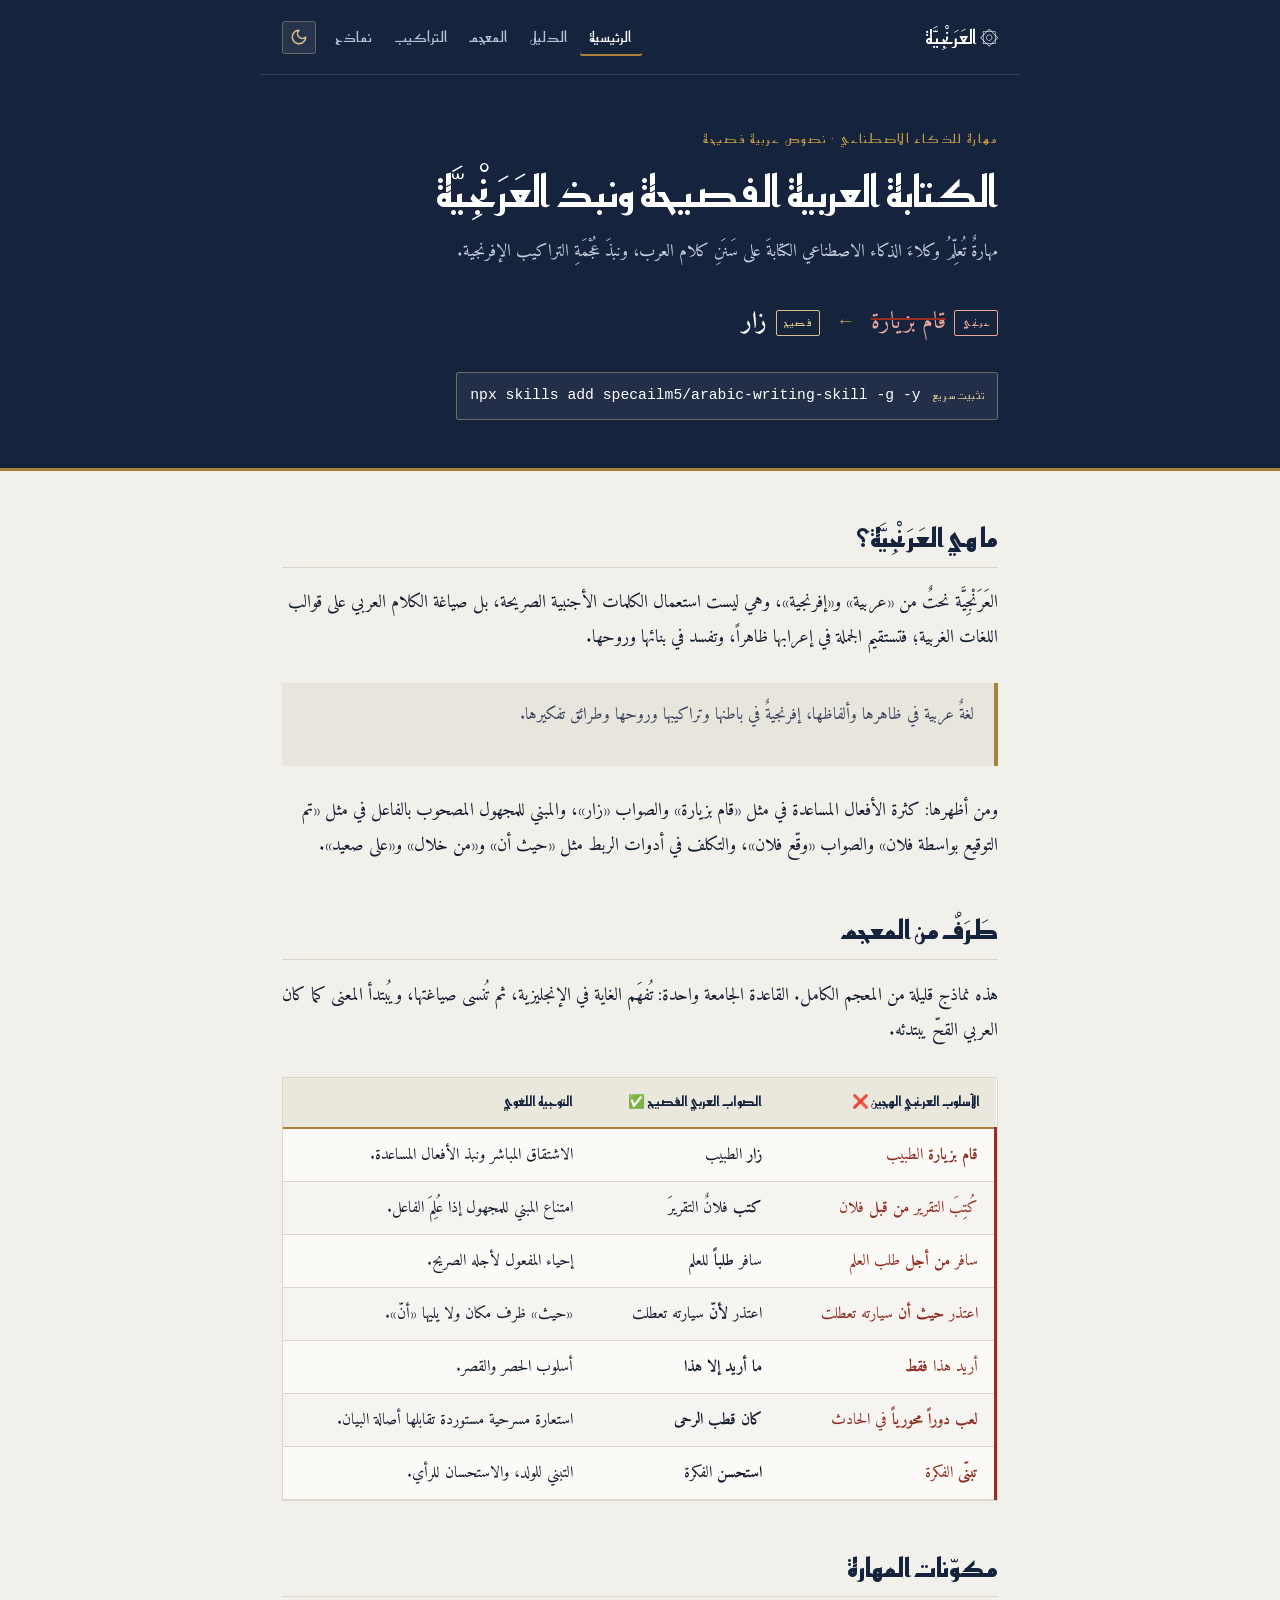
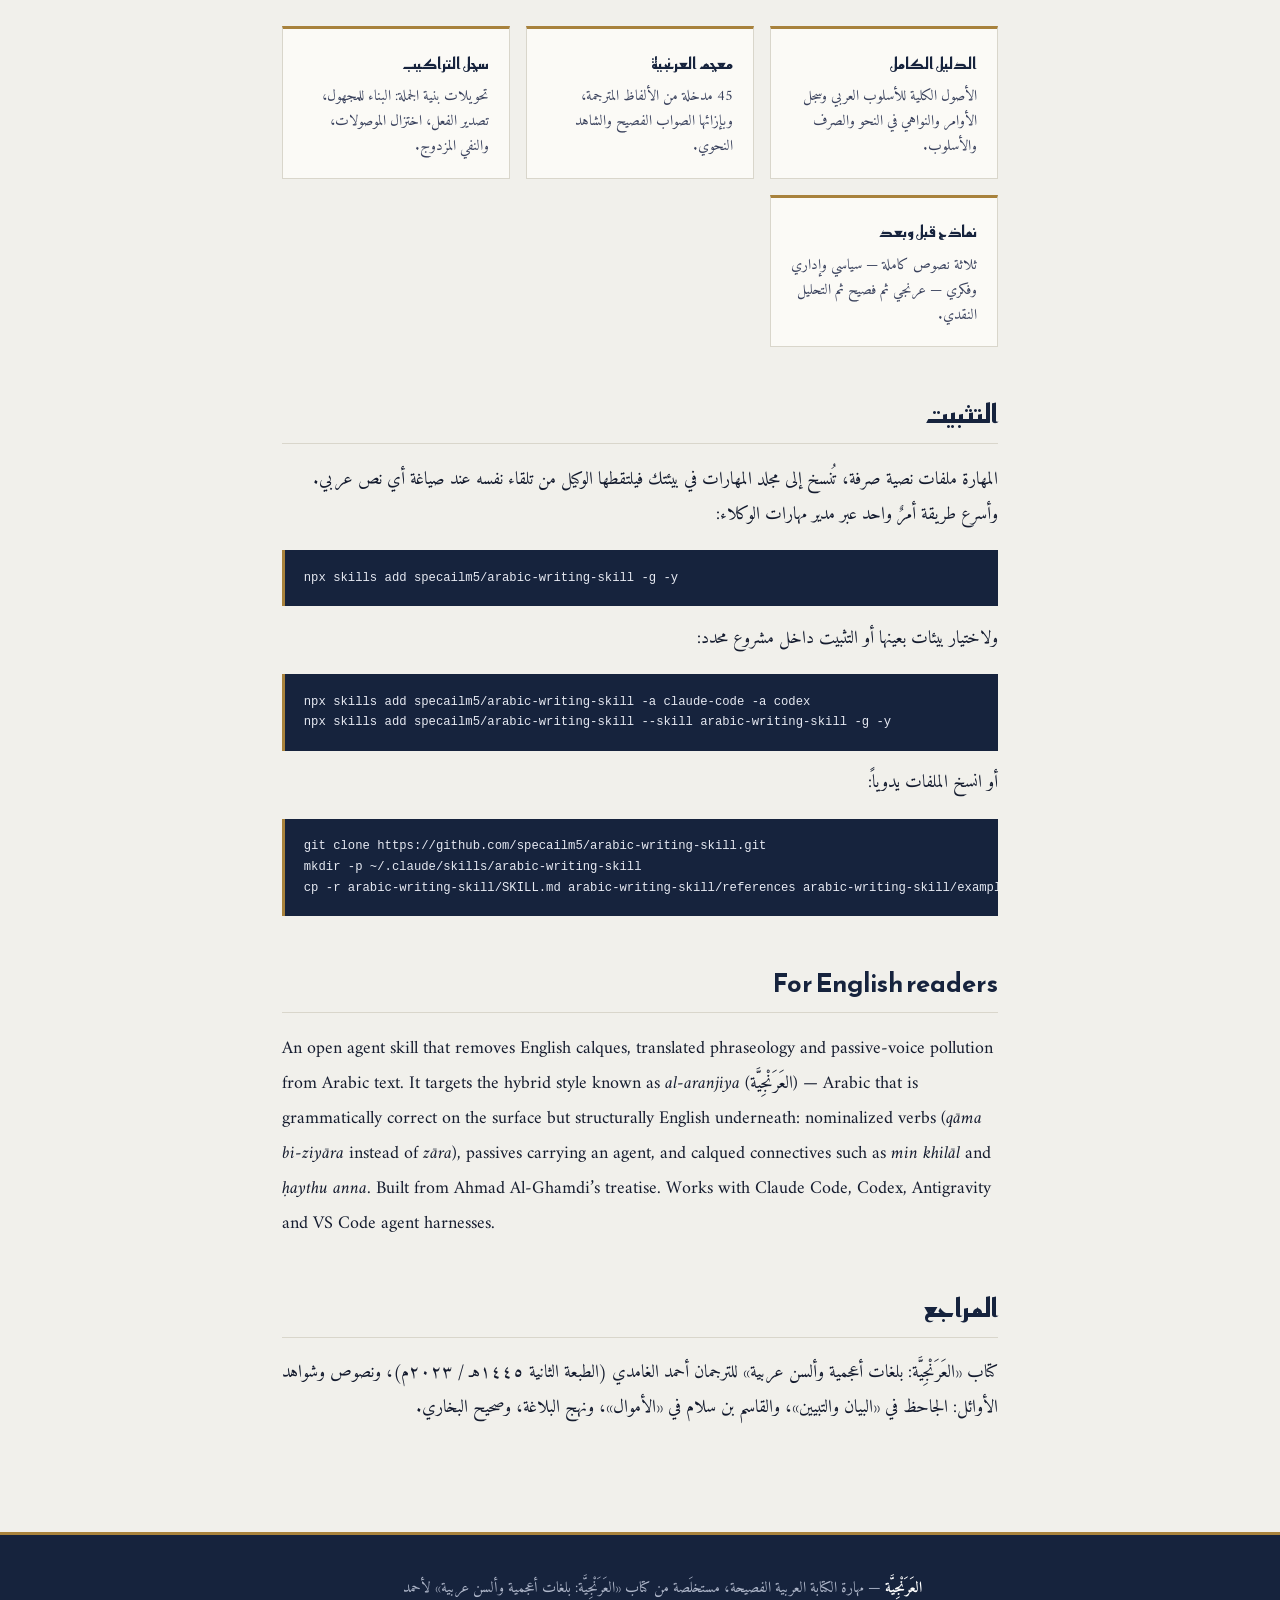
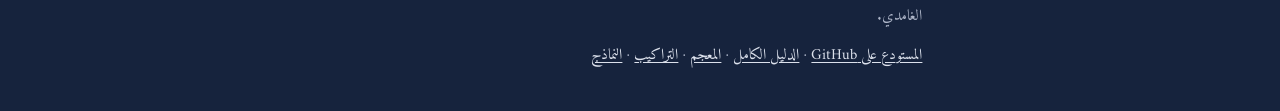
==== commit 38ce3d15: "fix(prose): eliminate aranjiya violations across docs and skill files - Replace auxiliary verb usage" ====
--- a/docs/index.html
+++ b/docs/index.html
@@ -47,7 +47,7 @@
 <div class="wrap hero">
 <p class="eyebrow">مهارة للذكاء الاصطناعي · نصوص عربية فصيحة</p>
 <h1>الكتابة العربية الفصيحة ونبذ العَرَنْجِيَّة</h1>
-<p class="lede">مهارة تُعلِّم وكلاء الذكاء الاصطناعي أن يكتبوا العربية على سَنَن كلام العرب، وأن يطرحوا التراكيب الإفرنجية المترجمة حرفياً.</p>
+<p class="lede">مهارةٌ تُعلِّمُ وكلاءَ الذكاء الاصطناعي الكتابةَ على سَنَنِ كلام العرب، ونبذَ عُجْمَةِ التراكيب الإفرنجية.</p>
 <div class="pair"><span class="side"><span class="tag tag-bad">عرنجي</span><del>قام بزيارة</del></span><span class="arrow" aria-hidden="true">←</span><span class="side"><span class="tag tag-good">فصيح</span><ins>زار</ins></span></div>
 <div class="install"><span class="install-tag">تثبيت سريع</span><code class="cmd">npx skills add specailm5/arabic-writing-skill -g -y</code></div>
 </div>
@@ -58,7 +58,7 @@
 <h2>ما هي العَرَنْجِيَّة؟</h2>
 <p>العَرَنْجِيَّة نحتٌ من «عربية» و«إفرنجية»، وهي ليست استعمال الكلمات الأجنبية الصريحة، بل صياغة الكلام العربي على قوالب اللغات الغربية؛ فتستقيم الجملة في إعرابها ظاهراً، وتفسد في بنائها وروحها.</p>
 <blockquote><p>لغةٌ عربية في ظاهرها وألفاظها، إفرنجيةٌ في باطنها وتراكيبها وروحها وطرائق تفكيرها.</p></blockquote>
-<p>ومن أظهرها: كثرة الأفعال المساعدة في مثل «قام بزيارة» بدلاً من «زار»، والمبني للمجهول المصحوب بالفاعل في مثل «تم التوقيع بواسطة فلان» بدلاً من «وقّع فلان»، والتكلف في أدوات الربط مثل «حيث أن» و«من خلال» و«على صعيد».</p>
+<p>ومن أظهرها: كثرة الأفعال المساعدة في مثل «قام بزيارة» والصواب «زار»، والمبني للمجهول المصحوب بالفاعل في مثل «تم التوقيع بواسطة فلان» والصواب «وقّع فلان»، والتكلف في أدوات الربط مثل «حيث أن» و«من خلال» و«على صعيد».</p>
 <h2>طَرَفٌ من المعجم</h2>
 <p>هذه نماذج قليلة من المعجم الكامل. القاعدة الجامعة واحدة: تُفهَم الغاية في الإنجليزية، ثم تُنسى صياغتها، ويُبتدأ المعنى كما كان العربي القحّ يبتدئه.</p>
 <div class="tw t-wrong"><table><thead><tr><th>الأسلوب العرنجي الهجين ❌</th><th>الصواب العربي الفصيح ✅</th><th>التوجيه اللغوي</th></tr></thead><tbody><tr><td><strong>قام بزيارة</strong> الطبيب</td><td><strong>زار</strong> الطبيب</td><td>الاشتقاق المباشر ونبذ الأفعال المساعدة.</td></tr><tr><td>كُتِبَ التقرير <strong>من قبل</strong> فلان</td><td><strong>كتب</strong> فلانٌ التقريرَ</td><td>امتناع المبني للمجهول إذا عُلِمَ الفاعل.</td></tr><tr><td>سافر <strong>من أجل</strong> طلب العلم</td><td>سافر <strong>طلباً</strong> للعلم</td><td>إحياء المفعول لأجله الصريح.</td></tr><tr><td>اعتذر <strong>حيث أن</strong> سيارته تعطلت</td><td>اعتذر <strong>لأنّ</strong> سيارته تعطلت</td><td>«حيث» ظرف مكان ولا يليها «أنّ».</td></tr><tr><td>أريد هذا <strong>فقط</strong></td><td><strong>ما أريد إلا هذا</strong></td><td>أسلوب الحصر والقصر.</td></tr><tr><td><strong>لعب دوراً محورياً</strong> في الحادث</td><td><strong>كان قطب الرحى</strong></td><td>استعارة مسرحية مستوردة تقابلها أصالة البيان.</td></tr><tr><td><strong>تبنّى</strong> الفكرة</td><td><strong>استحسن</strong> الفكرة</td><td>التبني للولد، والاستحسان للرأي.</td></tr></tbody></table></div>
@@ -70,7 +70,7 @@
 <a class="card" href="before-after.html"><h3>نماذج قبل وبعد</h3><p>ثلاثة نصوص كاملة — سياسي وإداري وفكري — عرنجي ثم فصيح ثم التحليل النقدي.</p></a>
 </div>
 <h2>التثبيت</h2>
-<p>المهارة ملفات نصية صرفة، تُنسخ إلى مجلد المهارات في بيئتك فيُكتشفها الوكيل تلقائياً عند صياغة أي نص عربي. وأسرع طريقة أمرٌ واحد عبر مدير مهارات الوكلاء:</p>
+<p>المهارة ملفات نصية صرفة، تُنسخ إلى مجلد المهارات في بيئتك فيلتقطها الوكيل من تلقاء نفسه عند صياغة أي نص عربي. وأسرع طريقة أمرٌ واحد عبر مدير مهارات الوكلاء:</p>
 <pre><code>npx skills add specailm5/arabic-writing-skill -g -y</code></pre>
 <p>ولاختيار بيئات بعينها أو التثبيت داخل مشروع محدد:</p>
 <pre><code>npx skills add specailm5/arabic-writing-skill -a claude-code -a codex
